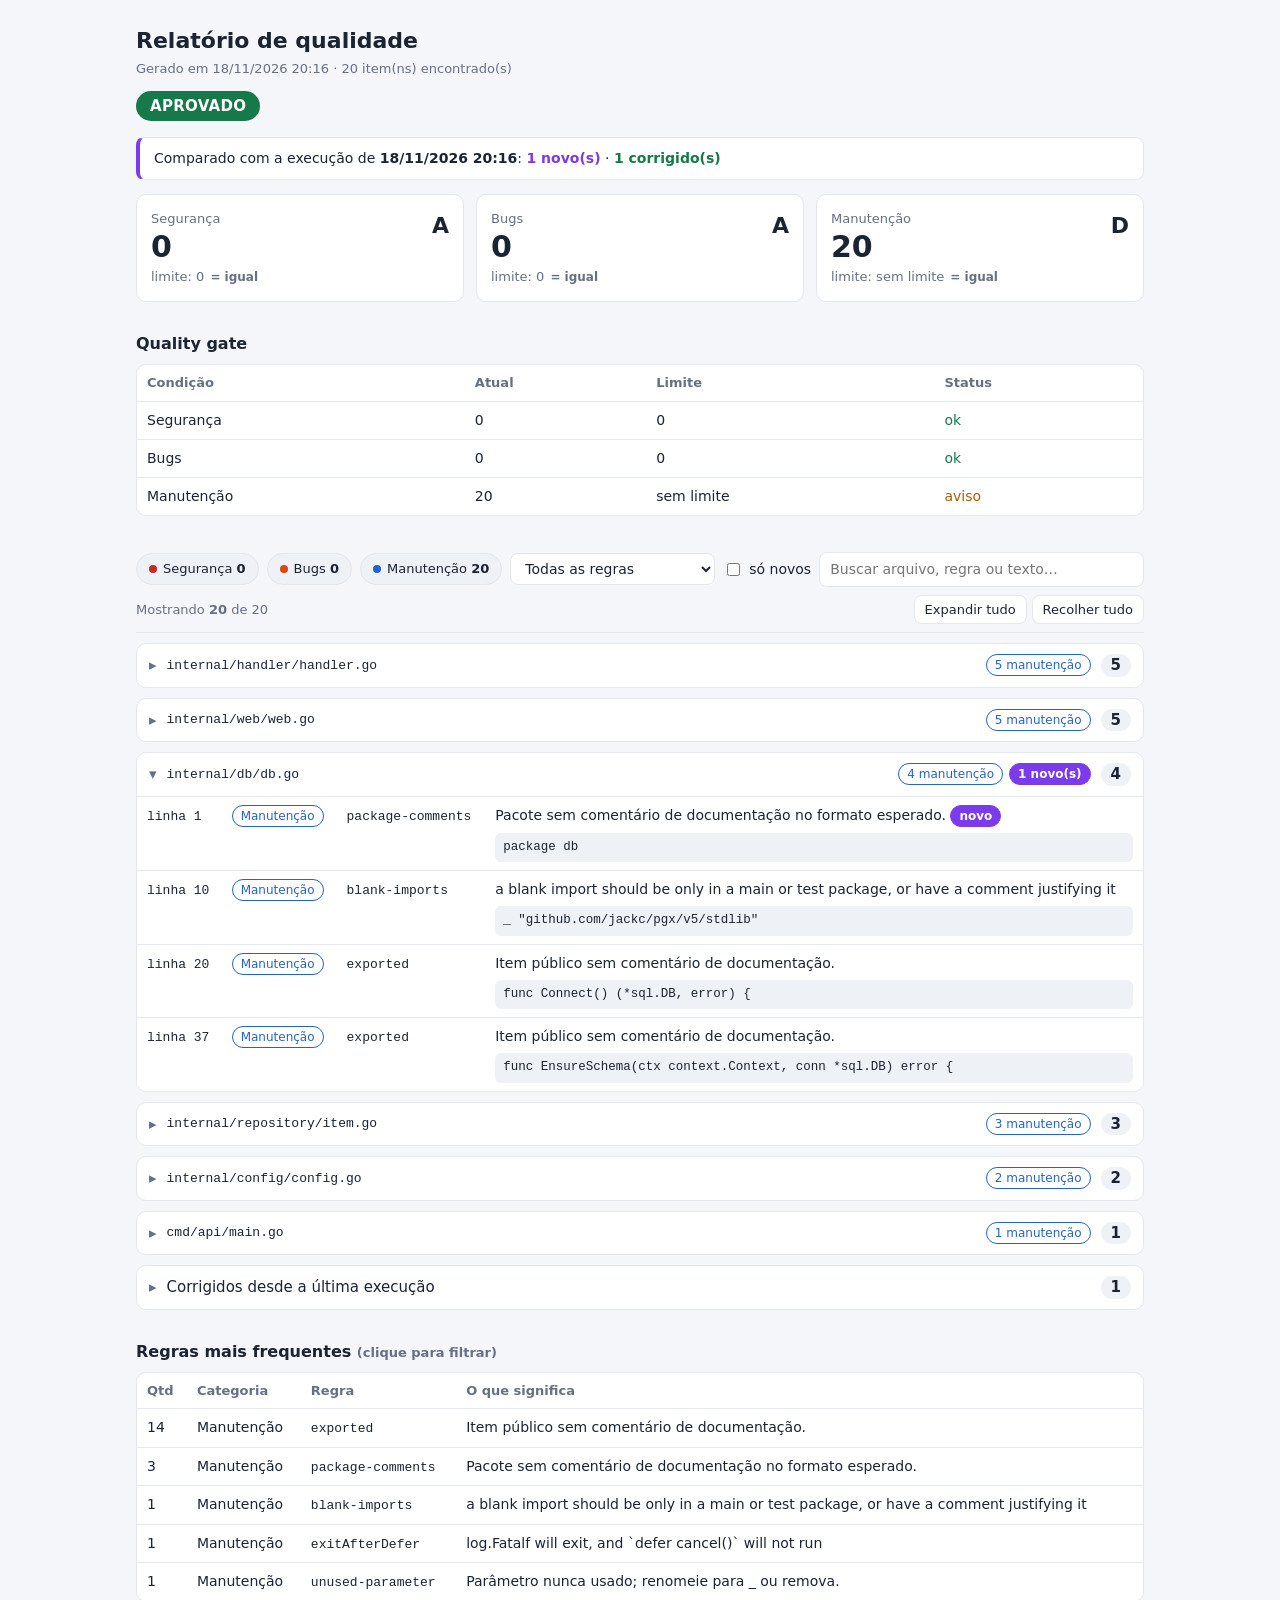
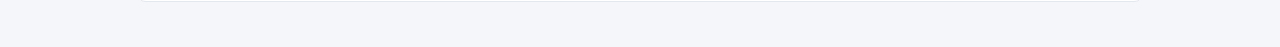
==== reports/quality.html @ 2c3f2d20 "feat: add linter" ====
<!doctype html>
<html lang="pt-BR"><head><meta charset="utf-8">
<meta name="viewport" content="width=device-width, initial-scale=1">
<title>Relatório de qualidade</title>
<style>
:root{--bg:#f4f6f9;--fg:#1b2433;--card:#fff;--mut:#667085;--line:#e3e7ee;--ok:#16794a;--bad:#c62828;--warn:#a85d00;--sec:#c62828;--bug:#d9480f;--smell:#2563c9;--new:#7c3aed;--chip:#eef1f6}
@media (prefers-color-scheme:dark){:root{--bg:#0f141c;--fg:#e7eaf0;--card:#172030;--mut:#98a2b3;--line:#29344a;--ok:#3ecf8e;--bad:#ff6b6b;--warn:#f0b04a;--sec:#ff6b6b;--bug:#ff9a5c;--smell:#6ea8fe;--new:#b197fc;--chip:#1f2a3d}}
[hidden]{display:none!important}
*{box-sizing:border-box}
body{margin:0;background:var(--bg);color:var(--fg);font:15px/1.5 system-ui,-apple-system,sans-serif}
main{max-width:1040px;margin:0 auto;padding:24px 16px 48px}
h1{font-size:22px;margin:0 0 2px}
h2{font-size:16px;margin:30px 0 8px}
.sub{color:var(--mut);font-size:13px}
.verdict{display:inline-block;padding:4px 14px;border-radius:999px;color:#fff;font-weight:700;margin:12px 0;letter-spacing:.02em}
.verdict.ok{background:var(--ok)}
.verdict.bad{background:var(--bad)}
.banner{background:var(--card);border:1px solid var(--line);border-left:4px solid var(--new);border-radius:8px;padding:10px 14px;margin:4px 0 14px;font-size:14px}
.banner .n{color:var(--new);font-weight:700}
.banner .f{color:var(--ok);font-weight:700}
.cards{display:grid;grid-template-columns:repeat(auto-fit,minmax(200px,1fr));gap:12px}
.card{background:var(--card);border:1px solid var(--line);border-radius:10px;padding:14px}
.card b{font-size:30px;display:block;line-height:1.2}
.grade{float:right;font-weight:800;font-size:22px}
.delta{font-size:12px;font-weight:700;margin-left:6px}
.delta.good{color:var(--ok)}
.delta.worse{color:var(--bad)}
.delta.same{color:var(--mut)}
.wrap{overflow-x:auto}
table{width:100%;border-collapse:collapse;background:var(--card)}
.wrap{border:1px solid var(--line);border-radius:10px}
th,td{text-align:left;padding:8px 10px;border-bottom:1px solid var(--line);vertical-align:top;font-size:14px}
tr:last-child td{border-bottom:0}
th{color:var(--mut);font-weight:600;font-size:13px}
code{font-family:ui-monospace,Menlo,Consolas,monospace;font-size:13px}
pre{margin:6px 0 0;padding:6px 8px;background:var(--chip);border-radius:6px;font:12.5px/1.4 ui-monospace,Menlo,Consolas,monospace;overflow-x:auto;white-space:pre}
a{color:var(--smell)}
.st-ok{color:var(--ok)}
.st-bad{color:var(--bad);font-weight:700}
.st-warn{color:var(--warn)}
.b{display:inline-block;font-size:12px;padding:1px 8px;border-radius:999px;border:1px solid var(--line);white-space:nowrap}
.b.sec{color:var(--sec);border-color:var(--sec)}
.b.bug{color:var(--bug);border-color:var(--bug)}
.b.smell{color:var(--smell);border-color:var(--smell)}
.b.new{background:var(--new);border-color:var(--new);color:#fff;font-weight:700}
.bar{position:sticky;top:0;z-index:5;background:var(--bg);padding:10px 0 8px;border-bottom:1px solid var(--line);margin-top:26px}
.row{display:flex;flex-wrap:wrap;gap:8px;align-items:center}
.row2{display:flex;flex-wrap:wrap;gap:8px;align-items:center;justify-content:space-between;margin-top:8px}
.chip{border:1px solid var(--line);background:var(--chip);color:var(--fg);padding:5px 12px;border-radius:999px;cursor:pointer;font:inherit;font-size:13px}
.chip::before{content:"";display:inline-block;width:8px;height:8px;border-radius:50%;margin-right:6px;background:var(--mut)}
.chip.sec::before{background:var(--sec)}
.chip.bug::before{background:var(--bug)}
.chip.smell::before{background:var(--smell)}
.chip.off{opacity:.45;text-decoration:line-through}
select,input[type=search]{font:inherit;font-size:14px;padding:6px 10px;border:1px solid var(--line);border-radius:8px;background:var(--card);color:var(--fg)}
input[type=search]{flex:1;min-width:200px}
.chk{font-size:14px;display:flex;gap:6px;align-items:center}
.btn{font:inherit;font-size:13px;padding:4px 10px;border:1px solid var(--line);border-radius:8px;background:var(--card);color:var(--fg);cursor:pointer}
details.grp,details.fixed{margin-top:10px;background:var(--card);border:1px solid var(--line);border-radius:10px;overflow:hidden}
details>summary{cursor:pointer;padding:10px 12px;display:flex;gap:10px;align-items:center;list-style:none}
details>summary::-webkit-details-marker{display:none}
details>summary::before{content:"▸";color:var(--mut)}
details[open]>summary::before{content:"▾"}
details[open]>summary{border-bottom:1px solid var(--line)}
.gfile{flex:1;word-break:break-all}
.badges{display:flex;gap:6px;flex-wrap:wrap}
.gcount{font-weight:700;background:var(--chip);border-radius:999px;padding:0 10px;min-width:28px;text-align:center}
details .wrap{border:0;border-radius:0}
td.loc{white-space:nowrap}
tr.rrow{cursor:pointer}
tr.rrow:hover td{background:var(--chip)}
@media (max-width:600px){main{padding:16px 12px 40px}th:nth-child(2),td:nth-child(2){display:none}}
</style></head><body><main>
<h1>Relatório de qualidade</h1>
<div class="sub">Gerado em 18/11/2026 20:16 · 20 item(ns) encontrado(s)</div>
<div class="verdict ok">APROVADO</div>
<div class="banner">Comparado com a execução de <b>18/11/2026 20:16</b>: <span class="n">1 novo(s)</span> · <span class="f">1 corrigido(s)</span></div>

<div class="cards">
<div class="card"><span class="grade">A</span><div class="sub">Segurança</div><b>0</b><span class="sub">limite: 0</span><span class="delta same">= igual</span></div>
<div class="card"><span class="grade">A</span><div class="sub">Bugs</div><b>0</b><span class="sub">limite: 0</span><span class="delta same">= igual</span></div>
<div class="card"><span class="grade">D</span><div class="sub">Manutenção</div><b>20</b><span class="sub">limite: sem limite</span><span class="delta same">= igual</span></div>
</div>

<h2>Quality gate</h2>
<div class="wrap"><table>
<tr><th>Condição</th><th>Atual</th><th>Limite</th><th>Status</th></tr>
<tr><td>Segurança</td><td>0</td><td>0</td><td class="st-ok">ok</td></tr>
<tr><td>Bugs</td><td>0</td><td>0</td><td class="st-ok">ok</td></tr>
<tr><td>Manutenção</td><td>20</td><td>sem limite</td><td class="st-warn">aviso</td></tr>
</table></div>


<div class="bar">
<div class="row">
<button type="button" class="chip sec" data-cat="0">Segurança <b>0</b></button>
<button type="button" class="chip bug" data-cat="1">Bugs <b>0</b></button>
<button type="button" class="chip smell" data-cat="2">Manutenção <b>20</b></button>
<select id="rule" aria-label="Filtrar por regra"><option value="">Todas as regras</option><option value="exported">exported (14)</option><option value="package-comments">package-comments (3)</option><option value="blank-imports">blank-imports (1)</option><option value="exitAfterDefer">exitAfterDefer (1)</option><option value="unused-parameter">unused-parameter (1)</option></select>
<label class="chk"><input type="checkbox" id="onlynew"> só novos</label>
<input id="q" type="search" placeholder="Buscar arquivo, regra ou texto…" aria-label="Buscar">
</div>
<div class="row2"><span class="sub">Mostrando <b id="shown">20</b> de 20</span>
<span><button type="button" class="btn" id="expand">Expandir tudo</button> <button type="button" class="btn" id="collapse">Recolher tudo</button></span></div>
</div>

<details class="grp">
<summary><code class="gfile">internal/handler/handler.go</code><span class="badges"><span class="b smell">5 manutenção</span></span><span class="gcount">5</span></summary>
<div class="wrap"><table>
<tr class="item" data-cat="2" data-rule="package-comments" data-new="0" data-text="internal/handler/handler.go package-comments pacote sem comentário de documentação no formato esperado. should have a package comment package handler manutenção">
<td class="loc"><code>linha 1</code></td>
<td><span class="b smell">Manutenção</span></td>
<td><code>package-comments</code></td>
<td>Pacote sem comentário de documentação no formato esperado.<pre>package handler</pre></td></tr>
<tr class="item" data-cat="2" data-rule="exported" data-new="0" data-text="internal/handler/handler.go exported item público sem comentário de documentação. exported type handler should have comment or be unexported type handler struct { manutenção">
<td class="loc"><code>linha 14</code></td>
<td><span class="b smell">Manutenção</span></td>
<td><code>exported</code></td>
<td>Item público sem comentário de documentação.<pre>type Handler struct {</pre></td></tr>
<tr class="item" data-cat="2" data-rule="exported" data-new="0" data-text="internal/handler/handler.go exported item público sem comentário de documentação. exported function newhandler should have comment or be unexported func newhandler(items *service.itemservice) handler { manutenção">
<td class="loc"><code>linha 18</code></td>
<td><span class="b smell">Manutenção</span></td>
<td><code>exported</code></td>
<td>Item público sem comentário de documentação.<pre>func NewHandler(items *service.ItemService) Handler {</pre></td></tr>
<tr class="item" data-cat="2" data-rule="exported" data-new="0" data-text="internal/handler/handler.go exported item público sem comentário de documentação. exported method handler.listitems should have comment or be unexported func (h handler) listitems(c *gin.context) { manutenção">
<td class="loc"><code>linha 22</code></td>
<td><span class="b smell">Manutenção</span></td>
<td><code>exported</code></td>
<td>Item público sem comentário de documentação.<pre>func (h Handler) ListItems(c *gin.Context) {</pre></td></tr>
<tr class="item" data-cat="2" data-rule="exported" data-new="0" data-text="internal/handler/handler.go exported item público sem comentário de documentação. exported method handler.createitem should have comment or be unexported func (h handler) createitem(c *gin.context) { manutenção">
<td class="loc"><code>linha 31</code></td>
<td><span class="b smell">Manutenção</span></td>
<td><code>exported</code></td>
<td>Item público sem comentário de documentação.<pre>func (h Handler) CreateItem(c *gin.Context) {</pre></td></tr>
</table></div></details>
<details class="grp">
<summary><code class="gfile">internal/web/web.go</code><span class="badges"><span class="b smell">5 manutenção</span></span><span class="gcount">5</span></summary>
<div class="wrap"><table>
<tr class="item" data-cat="2" data-rule="exported" data-new="0" data-text="internal/web/web.go exported item público sem comentário de documentação. exported type web should have comment or be unexported type web struct { manutenção">
<td class="loc"><code>linha 17</code></td>
<td><span class="b smell">Manutenção</span></td>
<td><code>exported</code></td>
<td>Item público sem comentário de documentação.<pre>type Web struct {</pre></td></tr>
<tr class="item" data-cat="2" data-rule="exported" data-new="0" data-text="internal/web/web.go exported item público sem comentário de documentação. exported function new should have comment or be unexported func new(appname string, items *service.itemservice) (*web, error) { manutenção">
<td class="loc"><code>linha 23</code></td>
<td><span class="b smell">Manutenção</span></td>
<td><code>exported</code></td>
<td>Item público sem comentário de documentação.<pre>func New(appName string, items *service.ItemService) (*Web, error) {</pre></td></tr>
<tr class="item" data-cat="2" data-rule="exported" data-new="0" data-text="internal/web/web.go exported item público sem comentário de documentação. exported method web.mux should have comment or be unexported func (w *web) mux() *http.servemux { manutenção">
<td class="loc"><code>linha 35</code></td>
<td><span class="b smell">Manutenção</span></td>
<td><code>exported</code></td>
<td>Item público sem comentário de documentação.<pre>func (w *Web) Mux() *http.ServeMux {</pre></td></tr>
<tr class="item" data-cat="2" data-rule="exported" data-new="0" data-text="internal/web/web.go exported item público sem comentário de documentação. exported function static should have comment or be unexported func static() http.handler { manutenção">
<td class="loc"><code>linha 43</code></td>
<td><span class="b smell">Manutenção</span></td>
<td><code>exported</code></td>
<td>Item público sem comentário de documentação.<pre>func Static() http.Handler {</pre></td></tr>
<tr class="item" data-cat="2" data-rule="unused-parameter" data-new="0" data-text="internal/web/web.go unused-parameter parâmetro nunca usado; renomeie para _ ou remova. parameter &#39;r&#39; seems to be unused, consider removing or renaming it as _ func (w *web) home(wr http.responsewriter, r *http.request) { manutenção">
<td class="loc"><code>linha 55</code></td>
<td><span class="b smell">Manutenção</span></td>
<td><code>unused-parameter</code></td>
<td>Parâmetro nunca usado; renomeie para _ ou remova.<pre>func (w *Web) home(wr http.ResponseWriter, r *http.Request) {</pre></td></tr>
</table></div></details>
<details class="grp" open>
<summary><code class="gfile">internal/db/db.go</code><span class="badges"><span class="b smell">4 manutenção</span><span class="b new">1 novo(s)</span></span><span class="gcount">4</span></summary>
<div class="wrap"><table>
<tr class="item" data-cat="2" data-rule="package-comments" data-new="1" data-text="internal/db/db.go package-comments pacote sem comentário de documentação no formato esperado. should have a package comment package db manutenção">
<td class="loc"><code>linha 1</code></td>
<td><span class="b smell">Manutenção</span></td>
<td><code>package-comments</code></td>
<td>Pacote sem comentário de documentação no formato esperado. <span class="b new">novo</span><pre>package db</pre></td></tr>
<tr class="item" data-cat="2" data-rule="blank-imports" data-new="0" data-text="internal/db/db.go blank-imports a blank import should be only in a main or test package, or have a comment justifying it a blank import should be only in a main or test package, or have a comment justifying it _ &#34;github.com/jackc/pgx/v5/stdlib&#34; manutenção">
<td class="loc"><code>linha 10</code></td>
<td><span class="b smell">Manutenção</span></td>
<td><code>blank-imports</code></td>
<td>a blank import should be only in a main or test package, or have a comment justifying it<pre>_ &#34;github.com/jackc/pgx/v5/stdlib&#34;</pre></td></tr>
<tr class="item" data-cat="2" data-rule="exported" data-new="0" data-text="internal/db/db.go exported item público sem comentário de documentação. exported function connect should have comment or be unexported func connect() (*sql.db, error) { manutenção">
<td class="loc"><code>linha 20</code></td>
<td><span class="b smell">Manutenção</span></td>
<td><code>exported</code></td>
<td>Item público sem comentário de documentação.<pre>func Connect() (*sql.DB, error) {</pre></td></tr>
<tr class="item" data-cat="2" data-rule="exported" data-new="0" data-text="internal/db/db.go exported item público sem comentário de documentação. exported function ensureschema should have comment or be unexported func ensureschema(ctx context.context, conn *sql.db) error { manutenção">
<td class="loc"><code>linha 37</code></td>
<td><span class="b smell">Manutenção</span></td>
<td><code>exported</code></td>
<td>Item público sem comentário de documentação.<pre>func EnsureSchema(ctx context.Context, conn *sql.DB) error {</pre></td></tr>
</table></div></details>
<details class="grp">
<summary><code class="gfile">internal/repository/item.go</code><span class="badges"><span class="b smell">3 manutenção</span></span><span class="gcount">3</span></summary>
<div class="wrap"><table>
<tr class="item" data-cat="2" data-rule="package-comments" data-new="0" data-text="internal/repository/item.go package-comments pacote sem comentário de documentação no formato esperado. should have a package comment package repository manutenção">
<td class="loc"><code>linha 1</code></td>
<td><span class="b smell">Manutenção</span></td>
<td><code>package-comments</code></td>
<td>Pacote sem comentário de documentação no formato esperado.<pre>package repository</pre></td></tr>
<tr class="item" data-cat="2" data-rule="exported" data-new="0" data-text="internal/repository/item.go exported item público sem comentário de documentação. exported type itemrepository should have comment or be unexported type itemrepository interface { manutenção">
<td class="loc"><code>linha 12</code></td>
<td><span class="b smell">Manutenção</span></td>
<td><code>exported</code></td>
<td>Item público sem comentário de documentação.<pre>type ItemRepository interface {</pre></td></tr>
<tr class="item" data-cat="2" data-rule="exported" data-new="0" data-text="internal/repository/item.go exported item público sem comentário de documentação. exported function newitemrepository should have comment or be unexported func newitemrepository(db *sql.db) itemrepository { manutenção">
<td class="loc"><code>linha 21</code></td>
<td><span class="b smell">Manutenção</span></td>
<td><code>exported</code></td>
<td>Item público sem comentário de documentação.<pre>func NewItemRepository(db *sql.DB) ItemRepository {</pre></td></tr>
</table></div></details>
<details class="grp">
<summary><code class="gfile">internal/config/config.go</code><span class="badges"><span class="b smell">2 manutenção</span></span><span class="gcount">2</span></summary>
<div class="wrap"><table>
<tr class="item" data-cat="2" data-rule="exported" data-new="0" data-text="internal/config/config.go exported item público sem comentário de documentação. exported type config should have comment or be unexported type config struct { manutenção">
<td class="loc"><code>linha 5</code></td>
<td><span class="b smell">Manutenção</span></td>
<td><code>exported</code></td>
<td>Item público sem comentário de documentação.<pre>type Config struct {</pre></td></tr>
<tr class="item" data-cat="2" data-rule="exported" data-new="0" data-text="internal/config/config.go exported item público sem comentário de documentação. exported function load should have comment or be unexported func load() config { manutenção">
<td class="loc"><code>linha 10</code></td>
<td><span class="b smell">Manutenção</span></td>
<td><code>exported</code></td>
<td>Item público sem comentário de documentação.<pre>func Load() Config {</pre></td></tr>
</table></div></details>
<details class="grp">
<summary><code class="gfile">cmd/api/main.go</code><span class="badges"><span class="b smell">1 manutenção</span></span><span class="gcount">1</span></summary>
<div class="wrap"><table>
<tr class="item" data-cat="2" data-rule="exitAfterDefer" data-new="0" data-text="cmd/api/main.go exitafterdefer log.fatalf will exit, and `defer cancel()` will not run log.fatalf will exit, and `defer cancel()` will not run log.fatalf(&#34;graceful shutdown failed: %v&#34;, err) manutenção">
<td class="loc"><code>linha 74</code></td>
<td><span class="b smell">Manutenção</span></td>
<td><code>exitAfterDefer</code></td>
<td>log.Fatalf will exit, and `defer cancel()` will not run<pre>log.Fatalf(&#34;graceful shutdown failed: %v&#34;, err)</pre></td></tr>
</table></div></details>


<details class="fixed"><summary><span class="gfile">Corrigidos desde a última execução</span><span class="gcount">1</span></summary>
<div class="wrap"><table>
<tr><td>Manutenção</td><td><code>internal/config/config.go</code></td><td><code>package-comments</code></td><td>Pacote sem comentário de documentação no formato esperado.</td></tr>
</table></div></details>

<h2>Regras mais frequentes <span class="sub">(clique para filtrar)</span></h2>
<div class="wrap"><table>
<tr><th>Qtd</th><th>Categoria</th><th>Regra</th><th>O que significa</th></tr>
<tr class="rrow" data-rule="exported"><td>14</td><td>Manutenção</td><td><code>exported</code></td><td>Item público sem comentário de documentação.</td></tr>
<tr class="rrow" data-rule="package-comments"><td>3</td><td>Manutenção</td><td><code>package-comments</code></td><td>Pacote sem comentário de documentação no formato esperado.</td></tr>
<tr class="rrow" data-rule="blank-imports"><td>1</td><td>Manutenção</td><td><code>blank-imports</code></td><td>a blank import should be only in a main or test package, or have a comment justifying it</td></tr>
<tr class="rrow" data-rule="exitAfterDefer"><td>1</td><td>Manutenção</td><td><code>exitAfterDefer</code></td><td>log.Fatalf will exit, and `defer cancel()` will not run</td></tr>
<tr class="rrow" data-rule="unused-parameter"><td>1</td><td>Manutenção</td><td><code>unused-parameter</code></td><td>Parâmetro nunca usado; renomeie para _ ou remova.</td></tr>
</table></div>

</main>
<script>
(function () {
  var catOn = {'0': true, '1': true, '2': true};
  var rows = [].slice.call(document.querySelectorAll('tr.item'));
  var groups = [].slice.call(document.querySelectorAll('details.grp'));
  var q = document.getElementById('q');
  var rs = document.getElementById('rule');
  var onlyNew = document.getElementById('onlynew');
  var shown = document.getElementById('shown');
  if (!q || !rs || !shown) { return; }

  function apply() {
    var term = q.value.trim().toLowerCase();
    var rule = rs.value;
    var nOnly = onlyNew ? onlyNew.checked : false;
    var total = 0;
    rows.forEach(function (r) {
      var ok = catOn[r.dataset.cat] &&
        (rule === '' || r.dataset.rule === rule) &&
        (!nOnly || r.dataset.new === '1') &&
        (term === '' || r.dataset.text.indexOf(term) !== -1);
      r.hidden = !ok;
      if (ok) { total++; }
    });
    groups.forEach(function (g) {
      var n = g.querySelectorAll('tr.item:not([hidden])').length;
      g.hidden = (n === 0);
      var c = g.querySelector('.gcount');
      if (c) { c.textContent = n; }
    });
    shown.textContent = total;
  }

  [].slice.call(document.querySelectorAll('.chip')).forEach(function (c) {
    c.addEventListener('click', function () {
      var off = c.classList.toggle('off');
      catOn[c.dataset.cat] = !off;
      apply();
    });
  });
  [].slice.call(document.querySelectorAll('tr.rrow')).forEach(function (r) {
    r.addEventListener('click', function () {
      rs.value = r.dataset.rule;
      apply();
      rs.scrollIntoView({behavior: 'smooth', block: 'center'});
    });
  });
  q.addEventListener('input', apply);
  rs.addEventListener('change', apply);
  if (onlyNew) { onlyNew.addEventListener('change', apply); }
  document.getElementById('expand').addEventListener('click', function () {
    groups.forEach(function (g) { g.open = true; });
  });
  document.getElementById('collapse').addEventListener('click', function () {
    groups.forEach(function (g) { g.open = false; });
  });
})();
</script>
</body></html>
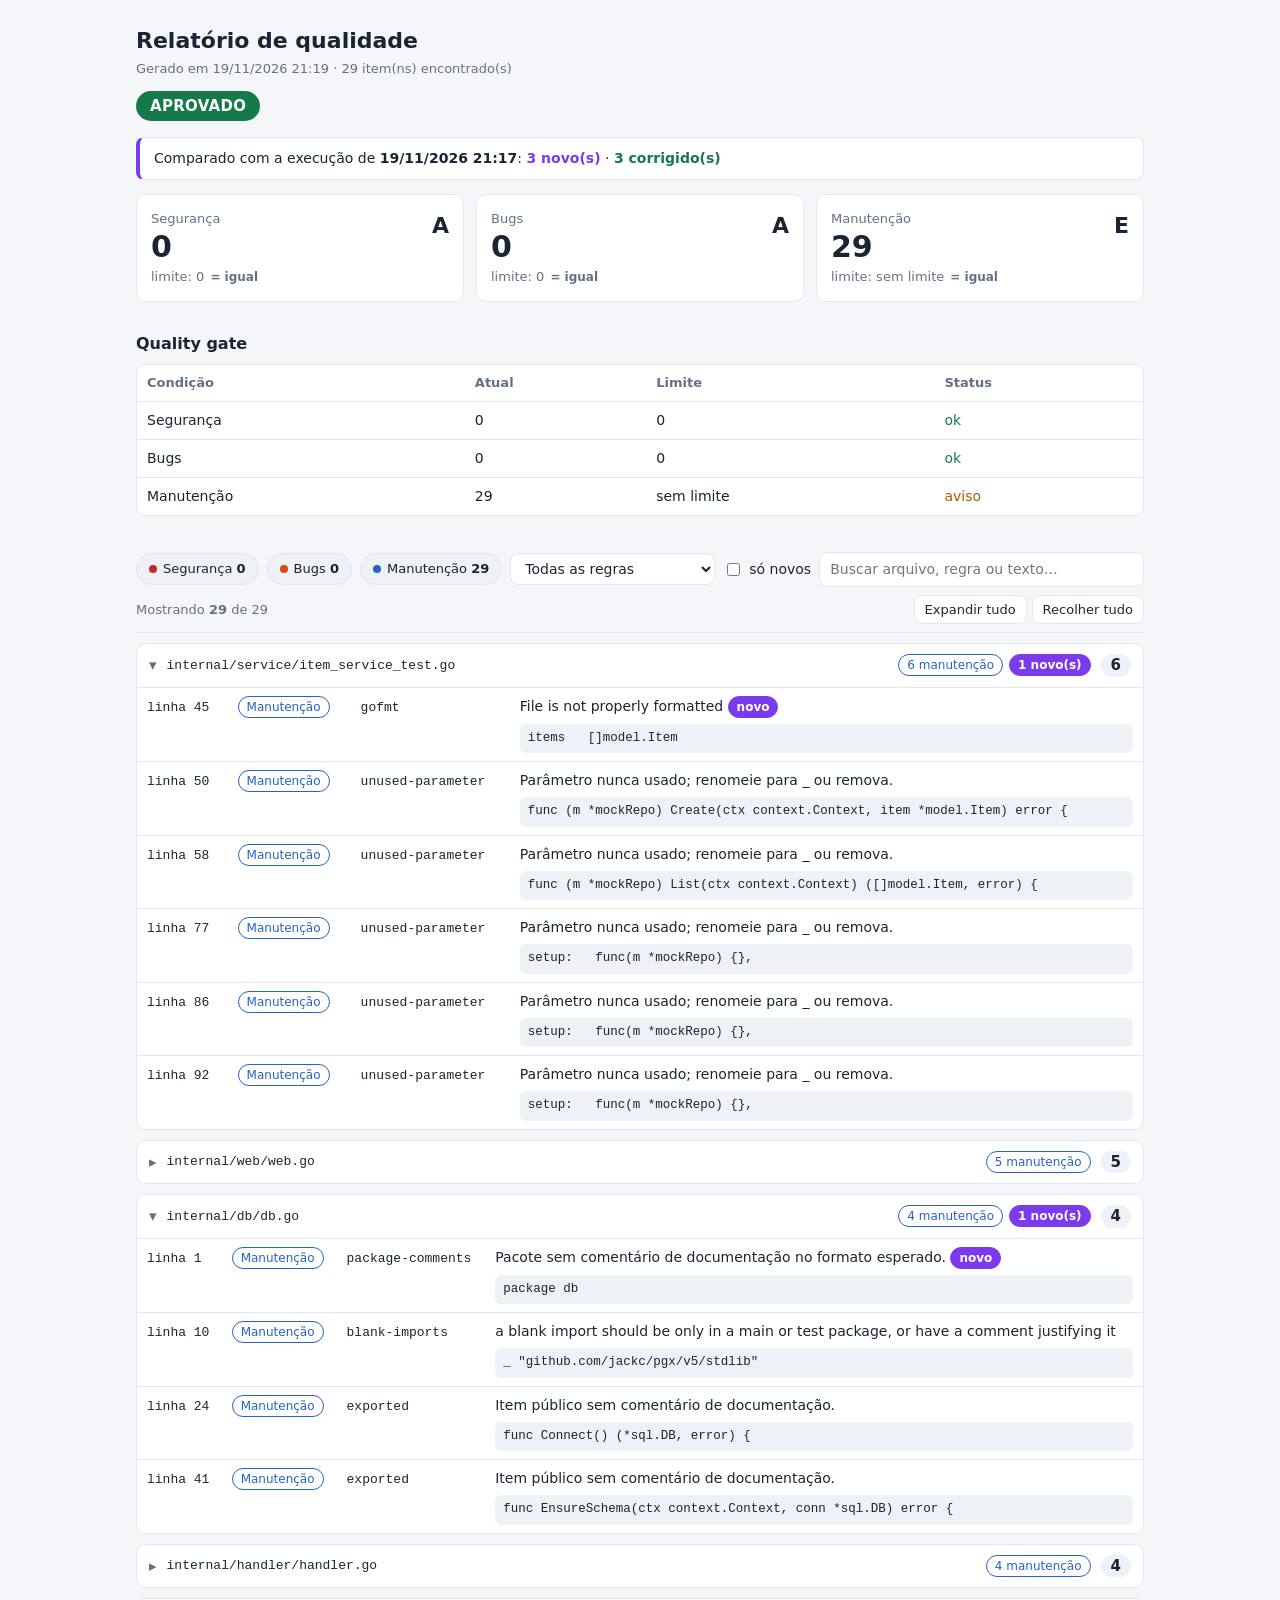
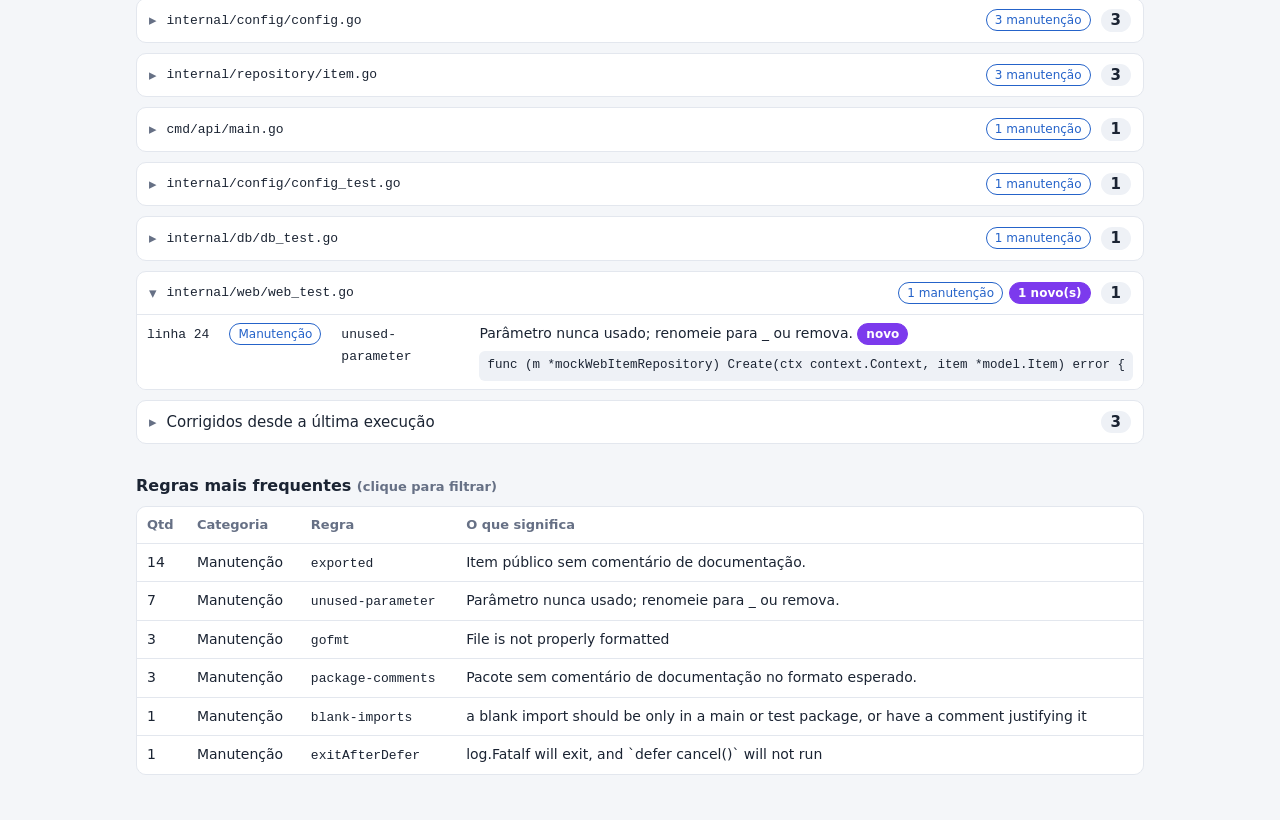
==== commit 2277a299: "feat: add sonar" ====
--- a/reports/quality.html
+++ b/reports/quality.html
@@ -72,14 +72,14 @@
 @media (max-width:600px){main{padding:16px 12px 40px}th:nth-child(2),td:nth-child(2){display:none}}
 </style></head><body><main>
 <h1>Relatório de qualidade</h1>
-<div class="sub">Gerado em 18/11/2026 20:16 · 20 item(ns) encontrado(s)</div>
+<div class="sub">Gerado em 19/11/2026 21:19 · 29 item(ns) encontrado(s)</div>
 <div class="verdict ok">APROVADO</div>
-<div class="banner">Comparado com a execução de <b>18/11/2026 20:16</b>: <span class="n">1 novo(s)</span> · <span class="f">1 corrigido(s)</span></div>
+<div class="banner">Comparado com a execução de <b>19/11/2026 21:17</b>: <span class="n">3 novo(s)</span> · <span class="f">3 corrigido(s)</span></div>
 
 <div class="cards">
 <div class="card"><span class="grade">A</span><div class="sub">Segurança</div><b>0</b><span class="sub">limite: 0</span><span class="delta same">= igual</span></div>
 <div class="card"><span class="grade">A</span><div class="sub">Bugs</div><b>0</b><span class="sub">limite: 0</span><span class="delta same">= igual</span></div>
-<div class="card"><span class="grade">D</span><div class="sub">Manutenção</div><b>20</b><span class="sub">limite: sem limite</span><span class="delta same">= igual</span></div>
+<div class="card"><span class="grade">E</span><div class="sub">Manutenção</div><b>29</b><span class="sub">limite: sem limite</span><span class="delta same">= igual</span></div>
 </div>
 
 <h2>Quality gate</h2>
@@ -87,7 +87,7 @@
 <tr><th>Condição</th><th>Atual</th><th>Limite</th><th>Status</th></tr>
 <tr><td>Segurança</td><td>0</td><td>0</td><td class="st-ok">ok</td></tr>
 <tr><td>Bugs</td><td>0</td><td>0</td><td class="st-ok">ok</td></tr>
-<tr><td>Manutenção</td><td>20</td><td>sem limite</td><td class="st-warn">aviso</td></tr>
+<tr><td>Manutenção</td><td>29</td><td>sem limite</td><td class="st-warn">aviso</td></tr>
 </table></div>
 
 
@@ -95,43 +95,48 @@
 <div class="row">
 <button type="button" class="chip sec" data-cat="0">Segurança <b>0</b></button>
 <button type="button" class="chip bug" data-cat="1">Bugs <b>0</b></button>
-<button type="button" class="chip smell" data-cat="2">Manutenção <b>20</b></button>
-<select id="rule" aria-label="Filtrar por regra"><option value="">Todas as regras</option><option value="exported">exported (14)</option><option value="package-comments">package-comments (3)</option><option value="blank-imports">blank-imports (1)</option><option value="exitAfterDefer">exitAfterDefer (1)</option><option value="unused-parameter">unused-parameter (1)</option></select>
+<button type="button" class="chip smell" data-cat="2">Manutenção <b>29</b></button>
+<select id="rule" aria-label="Filtrar por regra"><option value="">Todas as regras</option><option value="exported">exported (14)</option><option value="unused-parameter">unused-parameter (7)</option><option value="gofmt">gofmt (3)</option><option value="package-comments">package-comments (3)</option><option value="blank-imports">blank-imports (1)</option><option value="exitAfterDefer">exitAfterDefer (1)</option></select>
 <label class="chk"><input type="checkbox" id="onlynew"> só novos</label>
 <input id="q" type="search" placeholder="Buscar arquivo, regra ou texto…" aria-label="Buscar">
 </div>
-<div class="row2"><span class="sub">Mostrando <b id="shown">20</b> de 20</span>
+<div class="row2"><span class="sub">Mostrando <b id="shown">29</b> de 29</span>
 <span><button type="button" class="btn" id="expand">Expandir tudo</button> <button type="button" class="btn" id="collapse">Recolher tudo</button></span></div>
 </div>
 
-<details class="grp">
-<summary><code class="gfile">internal/handler/handler.go</code><span class="badges"><span class="b smell">5 manutenção</span></span><span class="gcount">5</span></summary>
-<div class="wrap"><table>
-<tr class="item" data-cat="2" data-rule="package-comments" data-new="0" data-text="internal/handler/handler.go package-comments pacote sem comentário de documentação no formato esperado. should have a package comment package handler manutenção">
-<td class="loc"><code>linha 1</code></td>
-<td><span class="b smell">Manutenção</span></td>
-<td><code>package-comments</code></td>
-<td>Pacote sem comentário de documentação no formato esperado.<pre>package handler</pre></td></tr>
-<tr class="item" data-cat="2" data-rule="exported" data-new="0" data-text="internal/handler/handler.go exported item público sem comentário de documentação. exported type handler should have comment or be unexported type handler struct { manutenção">
-<td class="loc"><code>linha 14</code></td>
-<td><span class="b smell">Manutenção</span></td>
-<td><code>exported</code></td>
-<td>Item público sem comentário de documentação.<pre>type Handler struct {</pre></td></tr>
-<tr class="item" data-cat="2" data-rule="exported" data-new="0" data-text="internal/handler/handler.go exported item público sem comentário de documentação. exported function newhandler should have comment or be unexported func newhandler(items *service.itemservice) handler { manutenção">
-<td class="loc"><code>linha 18</code></td>
-<td><span class="b smell">Manutenção</span></td>
-<td><code>exported</code></td>
-<td>Item público sem comentário de documentação.<pre>func NewHandler(items *service.ItemService) Handler {</pre></td></tr>
-<tr class="item" data-cat="2" data-rule="exported" data-new="0" data-text="internal/handler/handler.go exported item público sem comentário de documentação. exported method handler.listitems should have comment or be unexported func (h handler) listitems(c *gin.context) { manutenção">
-<td class="loc"><code>linha 22</code></td>
-<td><span class="b smell">Manutenção</span></td>
-<td><code>exported</code></td>
-<td>Item público sem comentário de documentação.<pre>func (h Handler) ListItems(c *gin.Context) {</pre></td></tr>
-<tr class="item" data-cat="2" data-rule="exported" data-new="0" data-text="internal/handler/handler.go exported item público sem comentário de documentação. exported method handler.createitem should have comment or be unexported func (h handler) createitem(c *gin.context) { manutenção">
-<td class="loc"><code>linha 31</code></td>
-<td><span class="b smell">Manutenção</span></td>
-<td><code>exported</code></td>
-<td>Item público sem comentário de documentação.<pre>func (h Handler) CreateItem(c *gin.Context) {</pre></td></tr>
+<details class="grp" open>
+<summary><code class="gfile">internal/service/item_service_test.go</code><span class="badges"><span class="b smell">6 manutenção</span><span class="b new">1 novo(s)</span></span><span class="gcount">6</span></summary>
+<div class="wrap"><table>
+<tr class="item" data-cat="2" data-rule="gofmt" data-new="1" data-text="internal/service/item_service_test.go gofmt file is not properly formatted file is not properly formatted items   []model.item manutenção">
+<td class="loc"><code>linha 45</code></td>
+<td><span class="b smell">Manutenção</span></td>
+<td><code>gofmt</code></td>
+<td>File is not properly formatted <span class="b new">novo</span><pre>items   []model.Item</pre></td></tr>
+<tr class="item" data-cat="2" data-rule="unused-parameter" data-new="0" data-text="internal/service/item_service_test.go unused-parameter parâmetro nunca usado; renomeie para _ ou remova. parameter &#39;ctx&#39; seems to be unused, consider removing or renaming it as _ func (m *mockrepo) create(ctx context.context, item *model.item) error { manutenção">
+<td class="loc"><code>linha 50</code></td>
+<td><span class="b smell">Manutenção</span></td>
+<td><code>unused-parameter</code></td>
+<td>Parâmetro nunca usado; renomeie para _ ou remova.<pre>func (m *mockRepo) Create(ctx context.Context, item *model.Item) error {</pre></td></tr>
+<tr class="item" data-cat="2" data-rule="unused-parameter" data-new="0" data-text="internal/service/item_service_test.go unused-parameter parâmetro nunca usado; renomeie para _ ou remova. parameter &#39;ctx&#39; seems to be unused, consider removing or renaming it as _ func (m *mockrepo) list(ctx context.context) ([]model.item, error) { manutenção">
+<td class="loc"><code>linha 58</code></td>
+<td><span class="b smell">Manutenção</span></td>
+<td><code>unused-parameter</code></td>
+<td>Parâmetro nunca usado; renomeie para _ ou remova.<pre>func (m *mockRepo) List(ctx context.Context) ([]model.Item, error) {</pre></td></tr>
+<tr class="item" data-cat="2" data-rule="unused-parameter" data-new="0" data-text="internal/service/item_service_test.go unused-parameter parâmetro nunca usado; renomeie para _ ou remova. parameter &#39;m&#39; seems to be unused, consider removing or renaming it as _ setup:   func(m *mockrepo) {}, manutenção">
+<td class="loc"><code>linha 77</code></td>
+<td><span class="b smell">Manutenção</span></td>
+<td><code>unused-parameter</code></td>
+<td>Parâmetro nunca usado; renomeie para _ ou remova.<pre>setup:   func(m *mockRepo) {},</pre></td></tr>
+<tr class="item" data-cat="2" data-rule="unused-parameter" data-new="0" data-text="internal/service/item_service_test.go unused-parameter parâmetro nunca usado; renomeie para _ ou remova. parameter &#39;m&#39; seems to be unused, consider removing or renaming it as _ setup:   func(m *mockrepo) {}, manutenção">
+<td class="loc"><code>linha 86</code></td>
+<td><span class="b smell">Manutenção</span></td>
+<td><code>unused-parameter</code></td>
+<td>Parâmetro nunca usado; renomeie para _ ou remova.<pre>setup:   func(m *mockRepo) {},</pre></td></tr>
+<tr class="item" data-cat="2" data-rule="unused-parameter" data-new="0" data-text="internal/service/item_service_test.go unused-parameter parâmetro nunca usado; renomeie para _ ou remova. parameter &#39;m&#39; seems to be unused, consider removing or renaming it as _ setup:   func(m *mockrepo) {}, manutenção">
+<td class="loc"><code>linha 92</code></td>
+<td><span class="b smell">Manutenção</span></td>
+<td><code>unused-parameter</code></td>
+<td>Parâmetro nunca usado; renomeie para _ ou remova.<pre>setup:   func(m *mockRepo) {},</pre></td></tr>
 </table></div></details>
 <details class="grp">
 <summary><code class="gfile">internal/web/web.go</code><span class="badges"><span class="b smell">5 manutenção</span></span><span class="gcount">5</span></summary>
@@ -176,15 +181,58 @@
 <td><code>blank-imports</code></td>
 <td>a blank import should be only in a main or test package, or have a comment justifying it<pre>_ &#34;github.com/jackc/pgx/v5/stdlib&#34;</pre></td></tr>
 <tr class="item" data-cat="2" data-rule="exported" data-new="0" data-text="internal/db/db.go exported item público sem comentário de documentação. exported function connect should have comment or be unexported func connect() (*sql.db, error) { manutenção">
-<td class="loc"><code>linha 20</code></td>
+<td class="loc"><code>linha 24</code></td>
 <td><span class="b smell">Manutenção</span></td>
 <td><code>exported</code></td>
 <td>Item público sem comentário de documentação.<pre>func Connect() (*sql.DB, error) {</pre></td></tr>
 <tr class="item" data-cat="2" data-rule="exported" data-new="0" data-text="internal/db/db.go exported item público sem comentário de documentação. exported function ensureschema should have comment or be unexported func ensureschema(ctx context.context, conn *sql.db) error { manutenção">
-<td class="loc"><code>linha 37</code></td>
+<td class="loc"><code>linha 41</code></td>
 <td><span class="b smell">Manutenção</span></td>
 <td><code>exported</code></td>
 <td>Item público sem comentário de documentação.<pre>func EnsureSchema(ctx context.Context, conn *sql.DB) error {</pre></td></tr>
+</table></div></details>
+<details class="grp">
+<summary><code class="gfile">internal/handler/handler.go</code><span class="badges"><span class="b smell">4 manutenção</span></span><span class="gcount">4</span></summary>
+<div class="wrap"><table>
+<tr class="item" data-cat="2" data-rule="exported" data-new="0" data-text="internal/handler/handler.go exported item público sem comentário de documentação. exported type handler should have comment or be unexported type handler struct { manutenção">
+<td class="loc"><code>linha 14</code></td>
+<td><span class="b smell">Manutenção</span></td>
+<td><code>exported</code></td>
+<td>Item público sem comentário de documentação.<pre>type Handler struct {</pre></td></tr>
+<tr class="item" data-cat="2" data-rule="exported" data-new="0" data-text="internal/handler/handler.go exported item público sem comentário de documentação. exported function newhandler should have comment or be unexported func newhandler(items *service.itemservice) handler { manutenção">
+<td class="loc"><code>linha 18</code></td>
+<td><span class="b smell">Manutenção</span></td>
+<td><code>exported</code></td>
+<td>Item público sem comentário de documentação.<pre>func NewHandler(items *service.ItemService) Handler {</pre></td></tr>
+<tr class="item" data-cat="2" data-rule="exported" data-new="0" data-text="internal/handler/handler.go exported item público sem comentário de documentação. exported method handler.listitems should have comment or be unexported func (h handler) listitems(c *gin.context) { manutenção">
+<td class="loc"><code>linha 22</code></td>
+<td><span class="b smell">Manutenção</span></td>
+<td><code>exported</code></td>
+<td>Item público sem comentário de documentação.<pre>func (h Handler) ListItems(c *gin.Context) {</pre></td></tr>
+<tr class="item" data-cat="2" data-rule="exported" data-new="0" data-text="internal/handler/handler.go exported item público sem comentário de documentação. exported method handler.createitem should have comment or be unexported func (h handler) createitem(c *gin.context) { manutenção">
+<td class="loc"><code>linha 31</code></td>
+<td><span class="b smell">Manutenção</span></td>
+<td><code>exported</code></td>
+<td>Item público sem comentário de documentação.<pre>func (h Handler) CreateItem(c *gin.Context) {</pre></td></tr>
+</table></div></details>
+<details class="grp">
+<summary><code class="gfile">internal/config/config.go</code><span class="badges"><span class="b smell">3 manutenção</span></span><span class="gcount">3</span></summary>
+<div class="wrap"><table>
+<tr class="item" data-cat="2" data-rule="package-comments" data-new="0" data-text="internal/config/config.go package-comments pacote sem comentário de documentação no formato esperado. should have a package comment package config manutenção">
+<td class="loc"><code>linha 1</code></td>
+<td><span class="b smell">Manutenção</span></td>
+<td><code>package-comments</code></td>
+<td>Pacote sem comentário de documentação no formato esperado.<pre>package config</pre></td></tr>
+<tr class="item" data-cat="2" data-rule="exported" data-new="0" data-text="internal/config/config.go exported item público sem comentário de documentação. exported type config should have comment or be unexported type config struct { manutenção">
+<td class="loc"><code>linha 5</code></td>
+<td><span class="b smell">Manutenção</span></td>
+<td><code>exported</code></td>
+<td>Item público sem comentário de documentação.<pre>type Config struct {</pre></td></tr>
+<tr class="item" data-cat="2" data-rule="exported" data-new="0" data-text="internal/config/config.go exported item público sem comentário de documentação. exported function load should have comment or be unexported func load() config { manutenção">
+<td class="loc"><code>linha 10</code></td>
+<td><span class="b smell">Manutenção</span></td>
+<td><code>exported</code></td>
+<td>Item público sem comentário de documentação.<pre>func Load() Config {</pre></td></tr>
 </table></div></details>
 <details class="grp">
 <summary><code class="gfile">internal/repository/item.go</code><span class="badges"><span class="b smell">3 manutenção</span></span><span class="gcount">3</span></summary>
@@ -206,20 +254,6 @@
 <td>Item público sem comentário de documentação.<pre>func NewItemRepository(db *sql.DB) ItemRepository {</pre></td></tr>
 </table></div></details>
 <details class="grp">
-<summary><code class="gfile">internal/config/config.go</code><span class="badges"><span class="b smell">2 manutenção</span></span><span class="gcount">2</span></summary>
-<div class="wrap"><table>
-<tr class="item" data-cat="2" data-rule="exported" data-new="0" data-text="internal/config/config.go exported item público sem comentário de documentação. exported type config should have comment or be unexported type config struct { manutenção">
-<td class="loc"><code>linha 5</code></td>
-<td><span class="b smell">Manutenção</span></td>
-<td><code>exported</code></td>
-<td>Item público sem comentário de documentação.<pre>type Config struct {</pre></td></tr>
-<tr class="item" data-cat="2" data-rule="exported" data-new="0" data-text="internal/config/config.go exported item público sem comentário de documentação. exported function load should have comment or be unexported func load() config { manutenção">
-<td class="loc"><code>linha 10</code></td>
-<td><span class="b smell">Manutenção</span></td>
-<td><code>exported</code></td>
-<td>Item público sem comentário de documentação.<pre>func Load() Config {</pre></td></tr>
-</table></div></details>
-<details class="grp">
 <summary><code class="gfile">cmd/api/main.go</code><span class="badges"><span class="b smell">1 manutenção</span></span><span class="gcount">1</span></summary>
 <div class="wrap"><table>
 <tr class="item" data-cat="2" data-rule="exitAfterDefer" data-new="0" data-text="cmd/api/main.go exitafterdefer log.fatalf will exit, and `defer cancel()` will not run log.fatalf will exit, and `defer cancel()` will not run log.fatalf(&#34;graceful shutdown failed: %v&#34;, err) manutenção">
@@ -228,21 +262,51 @@
 <td><code>exitAfterDefer</code></td>
 <td>log.Fatalf will exit, and `defer cancel()` will not run<pre>log.Fatalf(&#34;graceful shutdown failed: %v&#34;, err)</pre></td></tr>
 </table></div></details>
-
-
-<details class="fixed"><summary><span class="gfile">Corrigidos desde a última execução</span><span class="gcount">1</span></summary>
-<div class="wrap"><table>
-<tr><td>Manutenção</td><td><code>internal/config/config.go</code></td><td><code>package-comments</code></td><td>Pacote sem comentário de documentação no formato esperado.</td></tr>
+<details class="grp">
+<summary><code class="gfile">internal/config/config_test.go</code><span class="badges"><span class="b smell">1 manutenção</span></span><span class="gcount">1</span></summary>
+<div class="wrap"><table>
+<tr class="item" data-cat="2" data-rule="gofmt" data-new="0" data-text="internal/config/config_test.go gofmt file is not properly formatted file is not properly formatted name      string manutenção">
+<td class="loc"><code>linha 10</code></td>
+<td><span class="b smell">Manutenção</span></td>
+<td><code>gofmt</code></td>
+<td>File is not properly formatted<pre>name      string</pre></td></tr>
+</table></div></details>
+<details class="grp">
+<summary><code class="gfile">internal/db/db_test.go</code><span class="badges"><span class="b smell">1 manutenção</span></span><span class="gcount">1</span></summary>
+<div class="wrap"><table>
+<tr class="item" data-cat="2" data-rule="gofmt" data-new="0" data-text="internal/db/db_test.go gofmt file is not properly formatted file is not properly formatted name     string manutenção">
+<td class="loc"><code>linha 10</code></td>
+<td><span class="b smell">Manutenção</span></td>
+<td><code>gofmt</code></td>
+<td>File is not properly formatted<pre>name     string</pre></td></tr>
+</table></div></details>
+<details class="grp" open>
+<summary><code class="gfile">internal/web/web_test.go</code><span class="badges"><span class="b smell">1 manutenção</span><span class="b new">1 novo(s)</span></span><span class="gcount">1</span></summary>
+<div class="wrap"><table>
+<tr class="item" data-cat="2" data-rule="unused-parameter" data-new="1" data-text="internal/web/web_test.go unused-parameter parâmetro nunca usado; renomeie para _ ou remova. parameter &#39;ctx&#39; seems to be unused, consider removing or renaming it as _ func (m *mockwebitemrepository) create(ctx context.context, item *model.item) error { manutenção">
+<td class="loc"><code>linha 24</code></td>
+<td><span class="b smell">Manutenção</span></td>
+<td><code>unused-parameter</code></td>
+<td>Parâmetro nunca usado; renomeie para _ ou remova. <span class="b new">novo</span><pre>func (m *mockWebItemRepository) Create(ctx context.Context, item *model.Item) error {</pre></td></tr>
+</table></div></details>
+
+
+<details class="fixed"><summary><span class="gfile">Corrigidos desde a última execução</span><span class="gcount">3</span></summary>
+<div class="wrap"><table>
+<tr><td>Manutenção</td><td><code>internal/handler/handler_test.go</code></td><td><code>unused-parameter</code></td><td>Parâmetro nunca usado; renomeie para _ ou remova.</td></tr>
+<tr><td>Manutenção</td><td><code>internal/model/item.go</code></td><td><code>package-comments</code></td><td>Pacote sem comentário de documentação no formato esperado.</td></tr>
+<tr><td>Manutenção</td><td><code>tools/lintreport/lintreport_test.go</code></td><td><code>gofmt</code></td><td>File is not properly formatted</td></tr>
 </table></div></details>
 
 <h2>Regras mais frequentes <span class="sub">(clique para filtrar)</span></h2>
 <div class="wrap"><table>
 <tr><th>Qtd</th><th>Categoria</th><th>Regra</th><th>O que significa</th></tr>
 <tr class="rrow" data-rule="exported"><td>14</td><td>Manutenção</td><td><code>exported</code></td><td>Item público sem comentário de documentação.</td></tr>
+<tr class="rrow" data-rule="unused-parameter"><td>7</td><td>Manutenção</td><td><code>unused-parameter</code></td><td>Parâmetro nunca usado; renomeie para _ ou remova.</td></tr>
+<tr class="rrow" data-rule="gofmt"><td>3</td><td>Manutenção</td><td><code>gofmt</code></td><td>File is not properly formatted</td></tr>
 <tr class="rrow" data-rule="package-comments"><td>3</td><td>Manutenção</td><td><code>package-comments</code></td><td>Pacote sem comentário de documentação no formato esperado.</td></tr>
 <tr class="rrow" data-rule="blank-imports"><td>1</td><td>Manutenção</td><td><code>blank-imports</code></td><td>a blank import should be only in a main or test package, or have a comment justifying it</td></tr>
 <tr class="rrow" data-rule="exitAfterDefer"><td>1</td><td>Manutenção</td><td><code>exitAfterDefer</code></td><td>log.Fatalf will exit, and `defer cancel()` will not run</td></tr>
-<tr class="rrow" data-rule="unused-parameter"><td>1</td><td>Manutenção</td><td><code>unused-parameter</code></td><td>Parâmetro nunca usado; renomeie para _ ou remova.</td></tr>
 </table></div>
 
 </main>
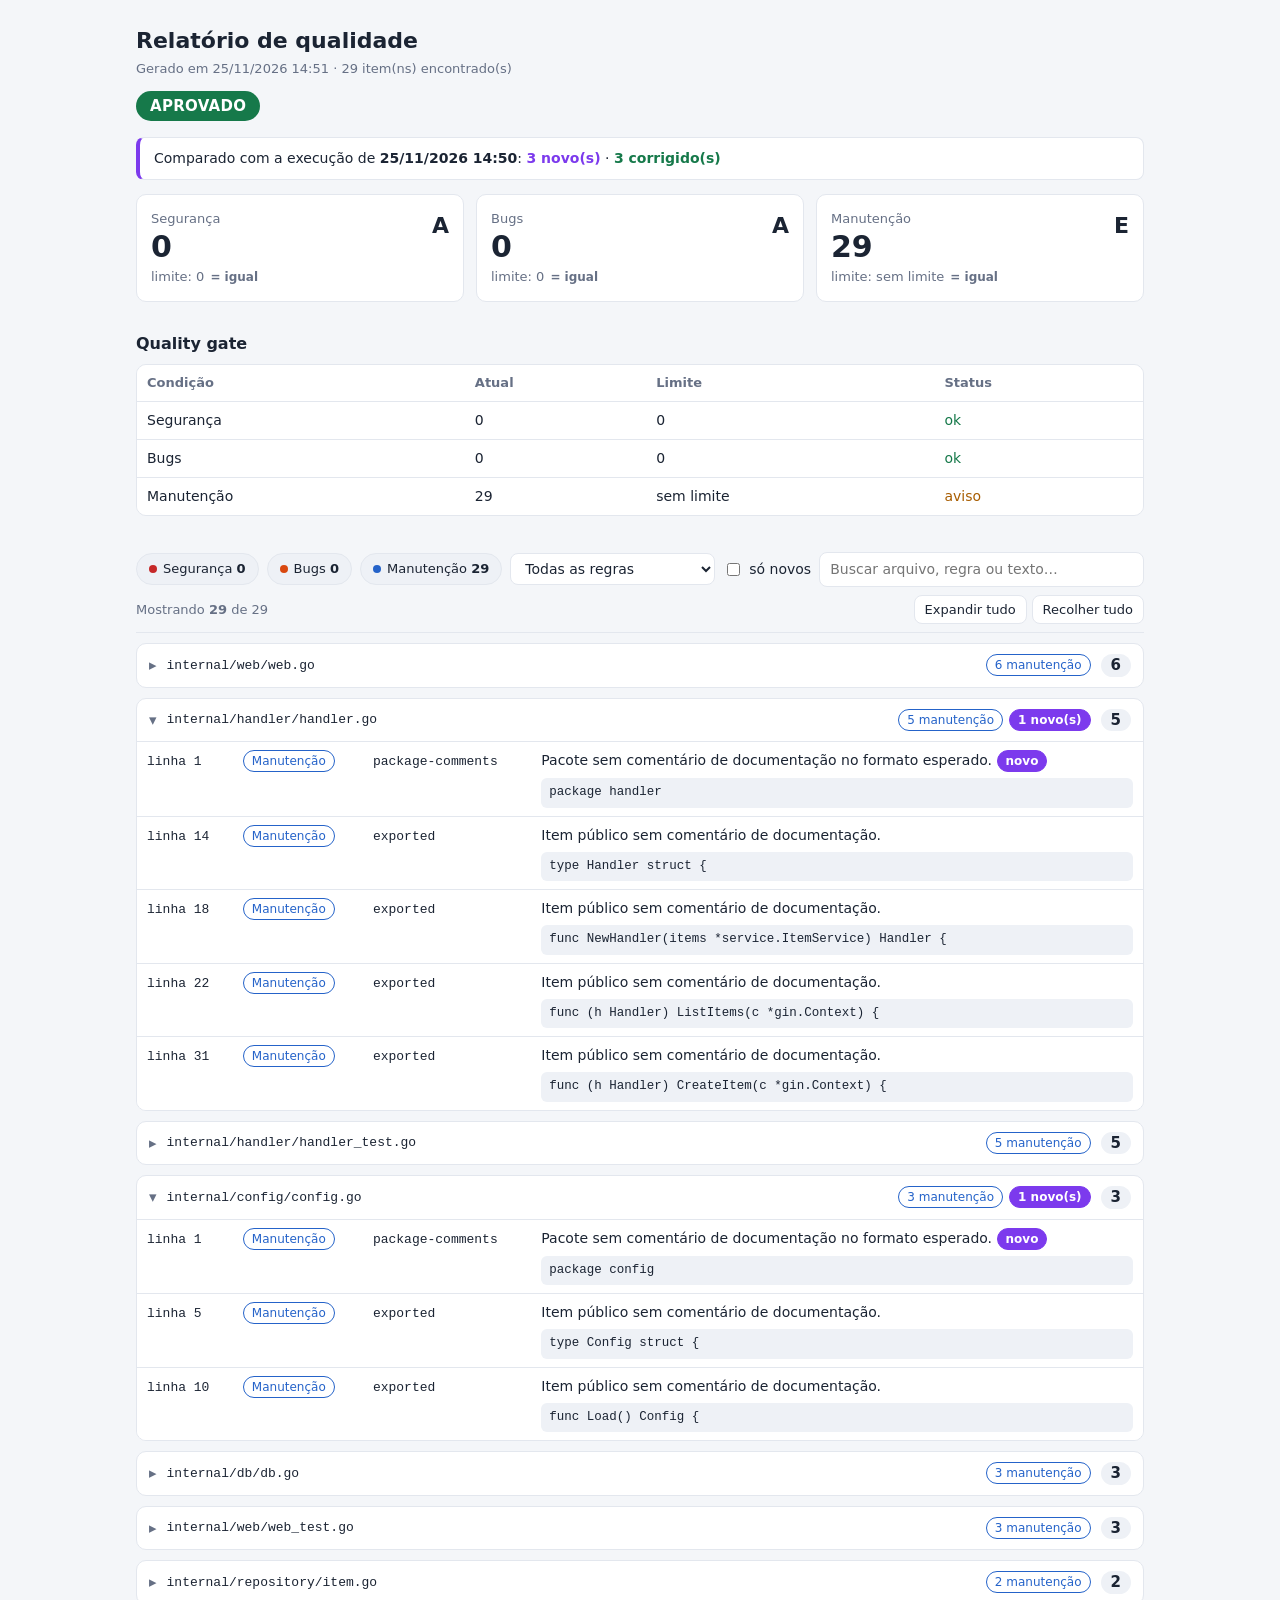
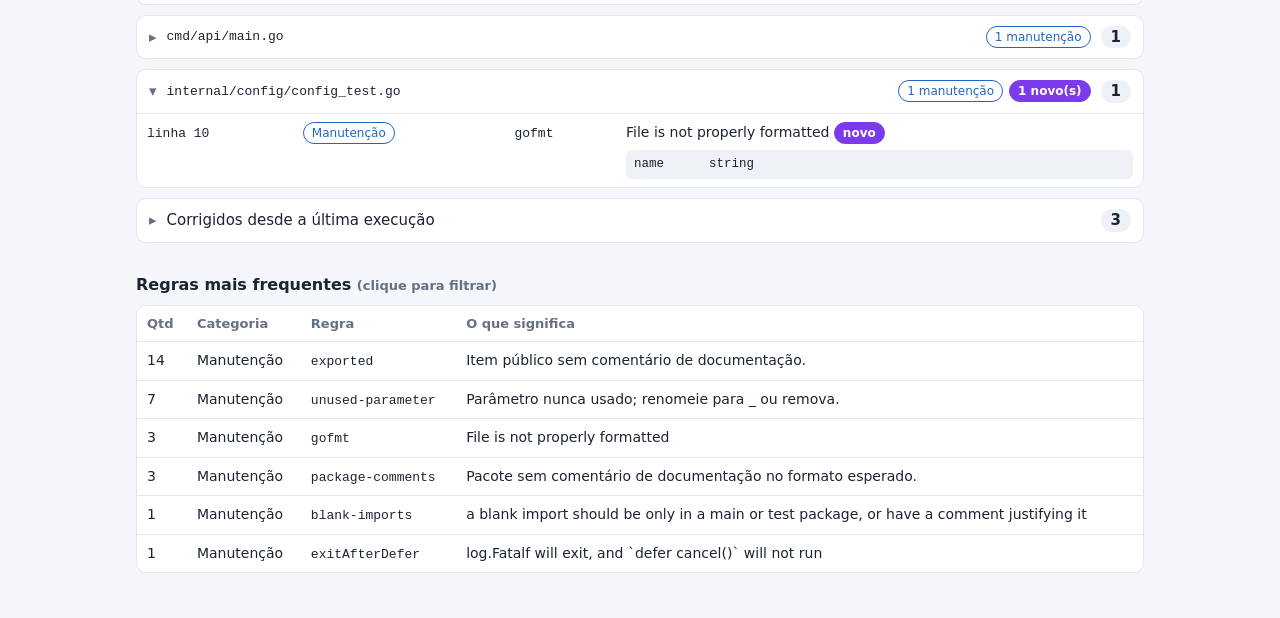
==== commit 0178694b: "feat: add guide make" ====
--- a/reports/quality.html
+++ b/reports/quality.html
@@ -72,9 +72,9 @@
 @media (max-width:600px){main{padding:16px 12px 40px}th:nth-child(2),td:nth-child(2){display:none}}
 </style></head><body><main>
 <h1>Relatório de qualidade</h1>
-<div class="sub">Gerado em 19/11/2026 21:19 · 29 item(ns) encontrado(s)</div>
+<div class="sub">Gerado em 25/11/2026 14:51 · 29 item(ns) encontrado(s)</div>
 <div class="verdict ok">APROVADO</div>
-<div class="banner">Comparado com a execução de <b>19/11/2026 21:17</b>: <span class="n">3 novo(s)</span> · <span class="f">3 corrigido(s)</span></div>
+<div class="banner">Comparado com a execução de <b>25/11/2026 14:50</b>: <span class="n">3 novo(s)</span> · <span class="f">3 corrigido(s)</span></div>
 
 <div class="cards">
 <div class="card"><span class="grade">A</span><div class="sub">Segurança</div><b>0</b><span class="sub">limite: 0</span><span class="delta same">= igual</span></div>
@@ -104,43 +104,14 @@
 <span><button type="button" class="btn" id="expand">Expandir tudo</button> <button type="button" class="btn" id="collapse">Recolher tudo</button></span></div>
 </div>
 
-<details class="grp" open>
-<summary><code class="gfile">internal/service/item_service_test.go</code><span class="badges"><span class="b smell">6 manutenção</span><span class="b new">1 novo(s)</span></span><span class="gcount">6</span></summary>
-<div class="wrap"><table>
-<tr class="item" data-cat="2" data-rule="gofmt" data-new="1" data-text="internal/service/item_service_test.go gofmt file is not properly formatted file is not properly formatted items   []model.item manutenção">
-<td class="loc"><code>linha 45</code></td>
-<td><span class="b smell">Manutenção</span></td>
-<td><code>gofmt</code></td>
-<td>File is not properly formatted <span class="b new">novo</span><pre>items   []model.Item</pre></td></tr>
-<tr class="item" data-cat="2" data-rule="unused-parameter" data-new="0" data-text="internal/service/item_service_test.go unused-parameter parâmetro nunca usado; renomeie para _ ou remova. parameter &#39;ctx&#39; seems to be unused, consider removing or renaming it as _ func (m *mockrepo) create(ctx context.context, item *model.item) error { manutenção">
-<td class="loc"><code>linha 50</code></td>
-<td><span class="b smell">Manutenção</span></td>
-<td><code>unused-parameter</code></td>
-<td>Parâmetro nunca usado; renomeie para _ ou remova.<pre>func (m *mockRepo) Create(ctx context.Context, item *model.Item) error {</pre></td></tr>
-<tr class="item" data-cat="2" data-rule="unused-parameter" data-new="0" data-text="internal/service/item_service_test.go unused-parameter parâmetro nunca usado; renomeie para _ ou remova. parameter &#39;ctx&#39; seems to be unused, consider removing or renaming it as _ func (m *mockrepo) list(ctx context.context) ([]model.item, error) { manutenção">
-<td class="loc"><code>linha 58</code></td>
-<td><span class="b smell">Manutenção</span></td>
-<td><code>unused-parameter</code></td>
-<td>Parâmetro nunca usado; renomeie para _ ou remova.<pre>func (m *mockRepo) List(ctx context.Context) ([]model.Item, error) {</pre></td></tr>
-<tr class="item" data-cat="2" data-rule="unused-parameter" data-new="0" data-text="internal/service/item_service_test.go unused-parameter parâmetro nunca usado; renomeie para _ ou remova. parameter &#39;m&#39; seems to be unused, consider removing or renaming it as _ setup:   func(m *mockrepo) {}, manutenção">
-<td class="loc"><code>linha 77</code></td>
-<td><span class="b smell">Manutenção</span></td>
-<td><code>unused-parameter</code></td>
-<td>Parâmetro nunca usado; renomeie para _ ou remova.<pre>setup:   func(m *mockRepo) {},</pre></td></tr>
-<tr class="item" data-cat="2" data-rule="unused-parameter" data-new="0" data-text="internal/service/item_service_test.go unused-parameter parâmetro nunca usado; renomeie para _ ou remova. parameter &#39;m&#39; seems to be unused, consider removing or renaming it as _ setup:   func(m *mockrepo) {}, manutenção">
-<td class="loc"><code>linha 86</code></td>
-<td><span class="b smell">Manutenção</span></td>
-<td><code>unused-parameter</code></td>
-<td>Parâmetro nunca usado; renomeie para _ ou remova.<pre>setup:   func(m *mockRepo) {},</pre></td></tr>
-<tr class="item" data-cat="2" data-rule="unused-parameter" data-new="0" data-text="internal/service/item_service_test.go unused-parameter parâmetro nunca usado; renomeie para _ ou remova. parameter &#39;m&#39; seems to be unused, consider removing or renaming it as _ setup:   func(m *mockrepo) {}, manutenção">
-<td class="loc"><code>linha 92</code></td>
-<td><span class="b smell">Manutenção</span></td>
-<td><code>unused-parameter</code></td>
-<td>Parâmetro nunca usado; renomeie para _ ou remova.<pre>setup:   func(m *mockRepo) {},</pre></td></tr>
-</table></div></details>
-<details class="grp">
-<summary><code class="gfile">internal/web/web.go</code><span class="badges"><span class="b smell">5 manutenção</span></span><span class="gcount">5</span></summary>
-<div class="wrap"><table>
+<details class="grp">
+<summary><code class="gfile">internal/web/web.go</code><span class="badges"><span class="b smell">6 manutenção</span></span><span class="gcount">6</span></summary>
+<div class="wrap"><table>
+<tr class="item" data-cat="2" data-rule="package-comments" data-new="0" data-text="internal/web/web.go package-comments pacote sem comentário de documentação no formato esperado. should have a package comment package web manutenção">
+<td class="loc"><code>linha 1</code></td>
+<td><span class="b smell">Manutenção</span></td>
+<td><code>package-comments</code></td>
+<td>Pacote sem comentário de documentação no formato esperado.<pre>package web</pre></td></tr>
 <tr class="item" data-cat="2" data-rule="exported" data-new="0" data-text="internal/web/web.go exported item público sem comentário de documentação. exported type web should have comment or be unexported type web struct { manutenção">
 <td class="loc"><code>linha 17</code></td>
 <td><span class="b smell">Manutenção</span></td>
@@ -168,13 +139,85 @@
 <td>Parâmetro nunca usado; renomeie para _ ou remova.<pre>func (w *Web) home(wr http.ResponseWriter, r *http.Request) {</pre></td></tr>
 </table></div></details>
 <details class="grp" open>
-<summary><code class="gfile">internal/db/db.go</code><span class="badges"><span class="b smell">4 manutenção</span><span class="b new">1 novo(s)</span></span><span class="gcount">4</span></summary>
-<div class="wrap"><table>
-<tr class="item" data-cat="2" data-rule="package-comments" data-new="1" data-text="internal/db/db.go package-comments pacote sem comentário de documentação no formato esperado. should have a package comment package db manutenção">
+<summary><code class="gfile">internal/handler/handler.go</code><span class="badges"><span class="b smell">5 manutenção</span><span class="b new">1 novo(s)</span></span><span class="gcount">5</span></summary>
+<div class="wrap"><table>
+<tr class="item" data-cat="2" data-rule="package-comments" data-new="1" data-text="internal/handler/handler.go package-comments pacote sem comentário de documentação no formato esperado. should have a package comment package handler manutenção">
 <td class="loc"><code>linha 1</code></td>
 <td><span class="b smell">Manutenção</span></td>
 <td><code>package-comments</code></td>
-<td>Pacote sem comentário de documentação no formato esperado. <span class="b new">novo</span><pre>package db</pre></td></tr>
+<td>Pacote sem comentário de documentação no formato esperado. <span class="b new">novo</span><pre>package handler</pre></td></tr>
+<tr class="item" data-cat="2" data-rule="exported" data-new="0" data-text="internal/handler/handler.go exported item público sem comentário de documentação. exported type handler should have comment or be unexported type handler struct { manutenção">
+<td class="loc"><code>linha 14</code></td>
+<td><span class="b smell">Manutenção</span></td>
+<td><code>exported</code></td>
+<td>Item público sem comentário de documentação.<pre>type Handler struct {</pre></td></tr>
+<tr class="item" data-cat="2" data-rule="exported" data-new="0" data-text="internal/handler/handler.go exported item público sem comentário de documentação. exported function newhandler should have comment or be unexported func newhandler(items *service.itemservice) handler { manutenção">
+<td class="loc"><code>linha 18</code></td>
+<td><span class="b smell">Manutenção</span></td>
+<td><code>exported</code></td>
+<td>Item público sem comentário de documentação.<pre>func NewHandler(items *service.ItemService) Handler {</pre></td></tr>
+<tr class="item" data-cat="2" data-rule="exported" data-new="0" data-text="internal/handler/handler.go exported item público sem comentário de documentação. exported method handler.listitems should have comment or be unexported func (h handler) listitems(c *gin.context) { manutenção">
+<td class="loc"><code>linha 22</code></td>
+<td><span class="b smell">Manutenção</span></td>
+<td><code>exported</code></td>
+<td>Item público sem comentário de documentação.<pre>func (h Handler) ListItems(c *gin.Context) {</pre></td></tr>
+<tr class="item" data-cat="2" data-rule="exported" data-new="0" data-text="internal/handler/handler.go exported item público sem comentário de documentação. exported method handler.createitem should have comment or be unexported func (h handler) createitem(c *gin.context) { manutenção">
+<td class="loc"><code>linha 31</code></td>
+<td><span class="b smell">Manutenção</span></td>
+<td><code>exported</code></td>
+<td>Item público sem comentário de documentação.<pre>func (h Handler) CreateItem(c *gin.Context) {</pre></td></tr>
+</table></div></details>
+<details class="grp">
+<summary><code class="gfile">internal/handler/handler_test.go</code><span class="badges"><span class="b smell">5 manutenção</span></span><span class="gcount">5</span></summary>
+<div class="wrap"><table>
+<tr class="item" data-cat="2" data-rule="gofmt" data-new="0" data-text="internal/handler/handler_test.go gofmt file is not properly formatted file is not properly formatted items      []model.item manutenção">
+<td class="loc"><code>linha 21</code></td>
+<td><span class="b smell">Manutenção</span></td>
+<td><code>gofmt</code></td>
+<td>File is not properly formatted<pre>items      []model.Item</pre></td></tr>
+<tr class="item" data-cat="2" data-rule="unused-parameter" data-new="0" data-text="internal/handler/handler_test.go unused-parameter parâmetro nunca usado; renomeie para _ ou remova. parameter &#39;ctx&#39; seems to be unused, consider removing or renaming it as _ func (m *mockitemrepository) create(ctx context.context, item *model.item) error { manutenção">
+<td class="loc"><code>linha 26</code></td>
+<td><span class="b smell">Manutenção</span></td>
+<td><code>unused-parameter</code></td>
+<td>Parâmetro nunca usado; renomeie para _ ou remova.<pre>func (m *mockItemRepository) Create(ctx context.Context, item *model.Item) error {</pre></td></tr>
+<tr class="item" data-cat="2" data-rule="unused-parameter" data-new="0" data-text="internal/handler/handler_test.go unused-parameter parâmetro nunca usado; renomeie para _ ou remova. parameter &#39;m&#39; seems to be unused, consider removing or renaming it as _ setup:     func(m *mockitemrepository) {}, manutenção">
+<td class="loc"><code>linha 115</code></td>
+<td><span class="b smell">Manutenção</span></td>
+<td><code>unused-parameter</code></td>
+<td>Parâmetro nunca usado; renomeie para _ ou remova.<pre>setup:     func(m *mockItemRepository) {},</pre></td></tr>
+<tr class="item" data-cat="2" data-rule="unused-parameter" data-new="0" data-text="internal/handler/handler_test.go unused-parameter parâmetro nunca usado; renomeie para _ ou remova. parameter &#39;m&#39; seems to be unused, consider removing or renaming it as _ setup:     func(m *mockitemrepository) {}, manutenção">
+<td class="loc"><code>linha 122</code></td>
+<td><span class="b smell">Manutenção</span></td>
+<td><code>unused-parameter</code></td>
+<td>Parâmetro nunca usado; renomeie para _ ou remova.<pre>setup:     func(m *mockItemRepository) {},</pre></td></tr>
+<tr class="item" data-cat="2" data-rule="unused-parameter" data-new="0" data-text="internal/handler/handler_test.go unused-parameter parâmetro nunca usado; renomeie para _ ou remova. parameter &#39;m&#39; seems to be unused, consider removing or renaming it as _ setup:     func(m *mockitemrepository) {}, manutenção">
+<td class="loc"><code>linha 129</code></td>
+<td><span class="b smell">Manutenção</span></td>
+<td><code>unused-parameter</code></td>
+<td>Parâmetro nunca usado; renomeie para _ ou remova.<pre>setup:     func(m *mockItemRepository) {},</pre></td></tr>
+</table></div></details>
+<details class="grp" open>
+<summary><code class="gfile">internal/config/config.go</code><span class="badges"><span class="b smell">3 manutenção</span><span class="b new">1 novo(s)</span></span><span class="gcount">3</span></summary>
+<div class="wrap"><table>
+<tr class="item" data-cat="2" data-rule="package-comments" data-new="1" data-text="internal/config/config.go package-comments pacote sem comentário de documentação no formato esperado. should have a package comment package config manutenção">
+<td class="loc"><code>linha 1</code></td>
+<td><span class="b smell">Manutenção</span></td>
+<td><code>package-comments</code></td>
+<td>Pacote sem comentário de documentação no formato esperado. <span class="b new">novo</span><pre>package config</pre></td></tr>
+<tr class="item" data-cat="2" data-rule="exported" data-new="0" data-text="internal/config/config.go exported item público sem comentário de documentação. exported type config should have comment or be unexported type config struct { manutenção">
+<td class="loc"><code>linha 5</code></td>
+<td><span class="b smell">Manutenção</span></td>
+<td><code>exported</code></td>
+<td>Item público sem comentário de documentação.<pre>type Config struct {</pre></td></tr>
+<tr class="item" data-cat="2" data-rule="exported" data-new="0" data-text="internal/config/config.go exported item público sem comentário de documentação. exported function load should have comment or be unexported func load() config { manutenção">
+<td class="loc"><code>linha 10</code></td>
+<td><span class="b smell">Manutenção</span></td>
+<td><code>exported</code></td>
+<td>Item público sem comentário de documentação.<pre>func Load() Config {</pre></td></tr>
+</table></div></details>
+<details class="grp">
+<summary><code class="gfile">internal/db/db.go</code><span class="badges"><span class="b smell">3 manutenção</span></span><span class="gcount">3</span></summary>
+<div class="wrap"><table>
 <tr class="item" data-cat="2" data-rule="blank-imports" data-new="0" data-text="internal/db/db.go blank-imports a blank import should be only in a main or test package, or have a comment justifying it a blank import should be only in a main or test package, or have a comment justifying it _ &#34;github.com/jackc/pgx/v5/stdlib&#34; manutenção">
 <td class="loc"><code>linha 10</code></td>
 <td><span class="b smell">Manutenção</span></td>
@@ -192,56 +235,27 @@
 <td>Item público sem comentário de documentação.<pre>func EnsureSchema(ctx context.Context, conn *sql.DB) error {</pre></td></tr>
 </table></div></details>
 <details class="grp">
-<summary><code class="gfile">internal/handler/handler.go</code><span class="badges"><span class="b smell">4 manutenção</span></span><span class="gcount">4</span></summary>
-<div class="wrap"><table>
-<tr class="item" data-cat="2" data-rule="exported" data-new="0" data-text="internal/handler/handler.go exported item público sem comentário de documentação. exported type handler should have comment or be unexported type handler struct { manutenção">
-<td class="loc"><code>linha 14</code></td>
-<td><span class="b smell">Manutenção</span></td>
-<td><code>exported</code></td>
-<td>Item público sem comentário de documentação.<pre>type Handler struct {</pre></td></tr>
-<tr class="item" data-cat="2" data-rule="exported" data-new="0" data-text="internal/handler/handler.go exported item público sem comentário de documentação. exported function newhandler should have comment or be unexported func newhandler(items *service.itemservice) handler { manutenção">
-<td class="loc"><code>linha 18</code></td>
-<td><span class="b smell">Manutenção</span></td>
-<td><code>exported</code></td>
-<td>Item público sem comentário de documentação.<pre>func NewHandler(items *service.ItemService) Handler {</pre></td></tr>
-<tr class="item" data-cat="2" data-rule="exported" data-new="0" data-text="internal/handler/handler.go exported item público sem comentário de documentação. exported method handler.listitems should have comment or be unexported func (h handler) listitems(c *gin.context) { manutenção">
-<td class="loc"><code>linha 22</code></td>
-<td><span class="b smell">Manutenção</span></td>
-<td><code>exported</code></td>
-<td>Item público sem comentário de documentação.<pre>func (h Handler) ListItems(c *gin.Context) {</pre></td></tr>
-<tr class="item" data-cat="2" data-rule="exported" data-new="0" data-text="internal/handler/handler.go exported item público sem comentário de documentação. exported method handler.createitem should have comment or be unexported func (h handler) createitem(c *gin.context) { manutenção">
-<td class="loc"><code>linha 31</code></td>
-<td><span class="b smell">Manutenção</span></td>
-<td><code>exported</code></td>
-<td>Item público sem comentário de documentação.<pre>func (h Handler) CreateItem(c *gin.Context) {</pre></td></tr>
-</table></div></details>
-<details class="grp">
-<summary><code class="gfile">internal/config/config.go</code><span class="badges"><span class="b smell">3 manutenção</span></span><span class="gcount">3</span></summary>
-<div class="wrap"><table>
-<tr class="item" data-cat="2" data-rule="package-comments" data-new="0" data-text="internal/config/config.go package-comments pacote sem comentário de documentação no formato esperado. should have a package comment package config manutenção">
-<td class="loc"><code>linha 1</code></td>
-<td><span class="b smell">Manutenção</span></td>
-<td><code>package-comments</code></td>
-<td>Pacote sem comentário de documentação no formato esperado.<pre>package config</pre></td></tr>
-<tr class="item" data-cat="2" data-rule="exported" data-new="0" data-text="internal/config/config.go exported item público sem comentário de documentação. exported type config should have comment or be unexported type config struct { manutenção">
-<td class="loc"><code>linha 5</code></td>
-<td><span class="b smell">Manutenção</span></td>
-<td><code>exported</code></td>
-<td>Item público sem comentário de documentação.<pre>type Config struct {</pre></td></tr>
-<tr class="item" data-cat="2" data-rule="exported" data-new="0" data-text="internal/config/config.go exported item público sem comentário de documentação. exported function load should have comment or be unexported func load() config { manutenção">
-<td class="loc"><code>linha 10</code></td>
-<td><span class="b smell">Manutenção</span></td>
-<td><code>exported</code></td>
-<td>Item público sem comentário de documentação.<pre>func Load() Config {</pre></td></tr>
-</table></div></details>
-<details class="grp">
-<summary><code class="gfile">internal/repository/item.go</code><span class="badges"><span class="b smell">3 manutenção</span></span><span class="gcount">3</span></summary>
-<div class="wrap"><table>
-<tr class="item" data-cat="2" data-rule="package-comments" data-new="0" data-text="internal/repository/item.go package-comments pacote sem comentário de documentação no formato esperado. should have a package comment package repository manutenção">
-<td class="loc"><code>linha 1</code></td>
-<td><span class="b smell">Manutenção</span></td>
-<td><code>package-comments</code></td>
-<td>Pacote sem comentário de documentação no formato esperado.<pre>package repository</pre></td></tr>
+<summary><code class="gfile">internal/web/web_test.go</code><span class="badges"><span class="b smell">3 manutenção</span></span><span class="gcount">3</span></summary>
+<div class="wrap"><table>
+<tr class="item" data-cat="2" data-rule="gofmt" data-new="0" data-text="internal/web/web_test.go gofmt file is not properly formatted file is not properly formatted items   []model.item manutenção">
+<td class="loc"><code>linha 19</code></td>
+<td><span class="b smell">Manutenção</span></td>
+<td><code>gofmt</code></td>
+<td>File is not properly formatted<pre>items   []model.Item</pre></td></tr>
+<tr class="item" data-cat="2" data-rule="unused-parameter" data-new="0" data-text="internal/web/web_test.go unused-parameter parâmetro nunca usado; renomeie para _ ou remova. parameter &#39;ctx&#39; seems to be unused, consider removing or renaming it as _ func (m *mockwebitemrepository) create(ctx context.context, item *model.item) error { manutenção">
+<td class="loc"><code>linha 24</code></td>
+<td><span class="b smell">Manutenção</span></td>
+<td><code>unused-parameter</code></td>
+<td>Parâmetro nunca usado; renomeie para _ ou remova.<pre>func (m *mockWebItemRepository) Create(ctx context.Context, item *model.Item) error {</pre></td></tr>
+<tr class="item" data-cat="2" data-rule="unused-parameter" data-new="0" data-text="internal/web/web_test.go unused-parameter parâmetro nunca usado; renomeie para _ ou remova. parameter &#39;ctx&#39; seems to be unused, consider removing or renaming it as _ func (m *mockwebitemrepository) list(ctx context.context) ([]model.item, error) { manutenção">
+<td class="loc"><code>linha 32</code></td>
+<td><span class="b smell">Manutenção</span></td>
+<td><code>unused-parameter</code></td>
+<td>Parâmetro nunca usado; renomeie para _ ou remova.<pre>func (m *mockWebItemRepository) List(ctx context.Context) ([]model.Item, error) {</pre></td></tr>
+</table></div></details>
+<details class="grp">
+<summary><code class="gfile">internal/repository/item.go</code><span class="badges"><span class="b smell">2 manutenção</span></span><span class="gcount">2</span></summary>
+<div class="wrap"><table>
 <tr class="item" data-cat="2" data-rule="exported" data-new="0" data-text="internal/repository/item.go exported item público sem comentário de documentação. exported type itemrepository should have comment or be unexported type itemrepository interface { manutenção">
 <td class="loc"><code>linha 12</code></td>
 <td><span class="b smell">Manutenção</span></td>
@@ -262,40 +276,22 @@
 <td><code>exitAfterDefer</code></td>
 <td>log.Fatalf will exit, and `defer cancel()` will not run<pre>log.Fatalf(&#34;graceful shutdown failed: %v&#34;, err)</pre></td></tr>
 </table></div></details>
-<details class="grp">
-<summary><code class="gfile">internal/config/config_test.go</code><span class="badges"><span class="b smell">1 manutenção</span></span><span class="gcount">1</span></summary>
-<div class="wrap"><table>
-<tr class="item" data-cat="2" data-rule="gofmt" data-new="0" data-text="internal/config/config_test.go gofmt file is not properly formatted file is not properly formatted name      string manutenção">
+<details class="grp" open>
+<summary><code class="gfile">internal/config/config_test.go</code><span class="badges"><span class="b smell">1 manutenção</span><span class="b new">1 novo(s)</span></span><span class="gcount">1</span></summary>
+<div class="wrap"><table>
+<tr class="item" data-cat="2" data-rule="gofmt" data-new="1" data-text="internal/config/config_test.go gofmt file is not properly formatted file is not properly formatted name      string manutenção">
 <td class="loc"><code>linha 10</code></td>
 <td><span class="b smell">Manutenção</span></td>
 <td><code>gofmt</code></td>
-<td>File is not properly formatted<pre>name      string</pre></td></tr>
-</table></div></details>
-<details class="grp">
-<summary><code class="gfile">internal/db/db_test.go</code><span class="badges"><span class="b smell">1 manutenção</span></span><span class="gcount">1</span></summary>
-<div class="wrap"><table>
-<tr class="item" data-cat="2" data-rule="gofmt" data-new="0" data-text="internal/db/db_test.go gofmt file is not properly formatted file is not properly formatted name     string manutenção">
-<td class="loc"><code>linha 10</code></td>
-<td><span class="b smell">Manutenção</span></td>
-<td><code>gofmt</code></td>
-<td>File is not properly formatted<pre>name     string</pre></td></tr>
-</table></div></details>
-<details class="grp" open>
-<summary><code class="gfile">internal/web/web_test.go</code><span class="badges"><span class="b smell">1 manutenção</span><span class="b new">1 novo(s)</span></span><span class="gcount">1</span></summary>
-<div class="wrap"><table>
-<tr class="item" data-cat="2" data-rule="unused-parameter" data-new="1" data-text="internal/web/web_test.go unused-parameter parâmetro nunca usado; renomeie para _ ou remova. parameter &#39;ctx&#39; seems to be unused, consider removing or renaming it as _ func (m *mockwebitemrepository) create(ctx context.context, item *model.item) error { manutenção">
-<td class="loc"><code>linha 24</code></td>
-<td><span class="b smell">Manutenção</span></td>
-<td><code>unused-parameter</code></td>
-<td>Parâmetro nunca usado; renomeie para _ ou remova. <span class="b new">novo</span><pre>func (m *mockWebItemRepository) Create(ctx context.Context, item *model.Item) error {</pre></td></tr>
+<td>File is not properly formatted <span class="b new">novo</span><pre>name      string</pre></td></tr>
 </table></div></details>
 
 
 <details class="fixed"><summary><span class="gfile">Corrigidos desde a última execução</span><span class="gcount">3</span></summary>
 <div class="wrap"><table>
-<tr><td>Manutenção</td><td><code>internal/handler/handler_test.go</code></td><td><code>unused-parameter</code></td><td>Parâmetro nunca usado; renomeie para _ ou remova.</td></tr>
-<tr><td>Manutenção</td><td><code>internal/model/item.go</code></td><td><code>package-comments</code></td><td>Pacote sem comentário de documentação no formato esperado.</td></tr>
-<tr><td>Manutenção</td><td><code>tools/lintreport/lintreport_test.go</code></td><td><code>gofmt</code></td><td>File is not properly formatted</td></tr>
+<tr><td>Manutenção</td><td><code>cmd/api/main.go</code></td><td><code>package-comments</code></td><td>Pacote sem comentário de documentação no formato esperado.</td></tr>
+<tr><td>Manutenção</td><td><code>internal/db/db.go</code></td><td><code>package-comments</code></td><td>Pacote sem comentário de documentação no formato esperado.</td></tr>
+<tr><td>Manutenção</td><td><code>internal/db/db_test.go</code></td><td><code>gofmt</code></td><td>File is not properly formatted</td></tr>
 </table></div></details>
 
 <h2>Regras mais frequentes <span class="sub">(clique para filtrar)</span></h2>
